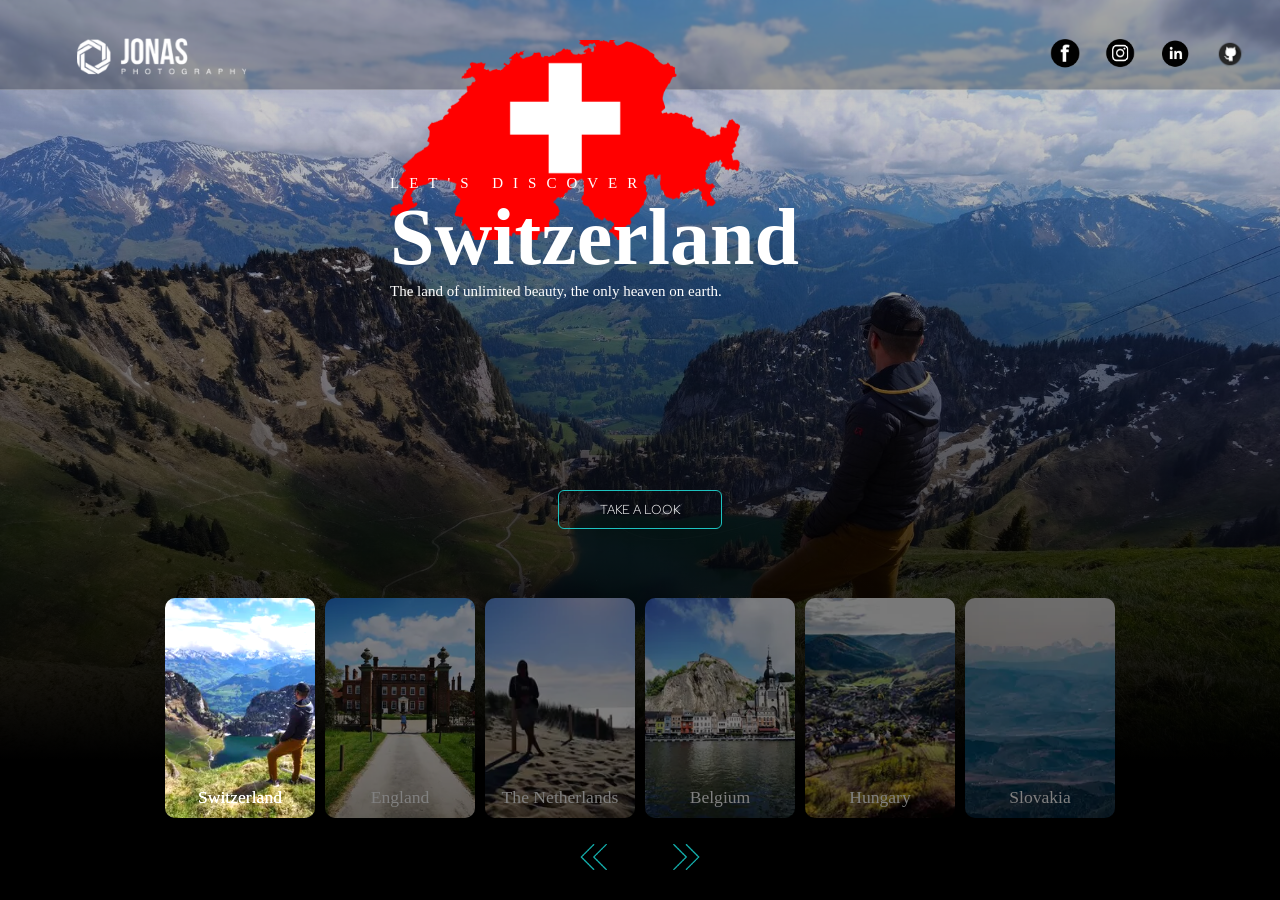
==== index.html @ 153ba495 "2" ====
<!DOCTYPE HTML>
<html>
<head>
<meta charset="utf-8">
<meta name="viewport" content="width=device-width, initial-scale=1.0">
<title>Jonas - Photograpy Portfolio</title>
<link rel="preconnect" href="https://fonts.googleapis.com">
<link rel="preconnect" href="https://fonts.gstatic.com" crossorigin>
<link href="https://fonts.googleapis.com/css2?family=Red+Hat+Text:ital,wght@0,300..700;1,300..700&display=swap" rel="stylesheet">
<link href="https://fonts.googleapis.com/css2?family=Luxurious+Script&display=swap" rel="stylesheet">
<link href="https://fonts.googleapis.com/css2?family=Gruppo&display=swap" rel="stylesheet">
<link href="https://fonts.googleapis.com/css2?family=Ballet:opsz@16..72&family=Gruppo&display=swap" rel="stylesheet">
<link href="https://fonts.googleapis.com/css2?family=Birthstone&family=Luxurious+Script&family=Michroma&display=swap" rel="stylesheet">
<link href="https://fonts.googleapis.com/css2?family=Monofett&family=Nosifer&family=Zen+Dots&display=swap" rel="stylesheet">
<link href="https://fonts.googleapis.com/css2?family=Felipa&family=Monofett&family=Nosifer&family=Zen+Dots&display=swap" rel="stylesheet">
<link rel="stylesheet" href="../css/hextile-static.min.css">
<link href="galery.css" rel="stylesheet">

</head>

<body>



<div class="logo-photo"></div>
        <div class="top-bar"></div>
        
        	<div class="socialmedia-bar-2">
    <a href="#" class="social-icon"><img src="fb.png" alt="Social Media 1"></a>
    <a href="#" class="social-icon"><img src="insta.png" alt="Social Media 2"></a>
			<a href="https://www.linkedin.com/in/j%C3%B3n%C3%A1s-j%C3%B3zsef-3484591a6/" target="_blank" class="social-icon"><img src="linkedin.png" alt="Social Media 3"></a>
		    <a href="https://github.com/Dzsozeph" target="_blank" class="social-icon"><span><img src="github2.png" alt="Social Media 3"></span></a>
</div>
		
        
		<!--
		
<div class="diamond-slider">
	  <button class="arrow left">◀</button>
  <div class="slider-track">
    <div class="diamond"><img src="jozsi.jpg" alt=""></div>
    <div class="diamond"><img src="jozsi.jpg" alt=""></div>
    <div class="diamond"><img src="jozsi.jpg" alt=""></div>
    <div class="diamond"><img src="jozsi.jpg" alt=""></div>
	<div class="diamond"><img src="jozsi.jpg" alt=""></div>
    <div class="diamond"><img src="img2.jpg" alt=""></div>
    <div class="diamond"><img src="img3.jpg" alt=""></div>
    <div class="diamond"><img src="img4.jpg" alt=""></div>
	<div class="diamond"><img src="img3.jpg" alt=""></div>
    <div class="diamond"><img src="img4.jpg" alt=""></div>
	<div class="diamond"><img src="img1.jpg" alt=""></div>
    <div class="diamond"><img src="img2.jpg" alt=""></div>
    <div class="diamond"><img src="img3.jpg" alt=""></div>
    <div class="diamond"><img src="img4.jpg" alt=""></div>
	</div>
	 <button class="arrow right">▶</button>
</div>-->
		
		 <div class="slider">
        <!-- list Items -->
			 
        <div class="list">
            <div class="item active" data-gallery="0">
                <img src="image/jozsi4.jpg">
                <div class="content-galery">
				
                    <p>Let's discover</p>
                    <h2>Switzerland</h2>
                    <p>
                        The land of unlimited beauty, the only heaven on earth.
                    </p>
						<span class="flagch"></span>
                </div>
				
            </div>
              <div class="item" data-gallery="2">
                <img src="image/england5.jpg">
                <div class="content-galery">
                    <p>Let's discover</p>
                    <h2>England</h2>
                    <p>
                        First abroad ever
                    </p>
					<span class="flagen"></span>
                </div>
            </div>
            
            <div class="item" data-gallery="3">
                <img src="image/jozsi3.jpg">
                <div class="content-galery">
                    <p>Let's discover</p>
                    <h2>The Netherlands</h2>
                    <p>
                        Crystal clear sandy beaches, romantic citys with canals, and mesmerizing old historical buildings.
                    </p>
					<span class="flagnl"></span>
                </div>
            </div>
            <div class="item">
                <img src="image/belgium.jpg">
                <div class="content-galery">
                    <p>Let's discover</p>
                    <h2>Belgium</h2>
                    <p>
                       
                    </p>
					
					<span class="flagbe"></span>
                </div>
            </div>
            <div class="item" data-gallery="5">
               <img src="image/sztgy.jpg">
                <div class="content-galery">
                    <p>Let's discover</p>
                    <h2>Hungary</h2>
                    <p>
                        The land of poorness, beside rich in nature and gastronomy.
                    </p>
					<span class="flaghu"></span>
                </div>
            </div>
            <div class="item">
              <img src="image/szlovak2.jpg">
                <div class="content-galery">
                    <p>Let's discover</p>
                    <h2>Slovakia</h2>
                    <p>
                        Hmm... the Carphatian jeweil, High Tatras, 
                    </p>
					<span class="flagslv"></span>
                </div>
            </div>
        </div>
        <!-- button arrows -->
        <div class="arrows">
            <button id="prev"></button>
            <button id="next"></button>
        </div>
        <!----------------------------------------------------------- thumbnail--------------------------- -->
        <div class="thumbnail">
            <div class="item active">
                <img src="image/jozsi4.webp">
                <div class="content-galery">
                    <span>Switzerland</span>
                 </div>
            </div>
              <div class="item">
                <img src="image/england5.webp">
                <div class="content-galery">
                    England
                </div>
            </div>
            
            <div class="item">
                <img src="image/jozsi3.webp" style="margin-left 20vw !important;">
                <div class="content-galery">
                    The Netherlands
                </div>
            </div>
            <div class="item">
                <img src="image/belgium.webp">
                <div class="content-galery">
                   Belgium
                </div>
            </div>
            
            <div class="item">
                <img src="image/sztgy.webp">
                <div class="content-galery">
                    Hungary         </div>
            </div>
            <div class="item">
                <img src="image/szlovak2.webp">
                <div class="content-galery">
                    Slovakia
                </div>
                
            </div>
            
        </div>
           
    </div>
		
<button class="journey-start-button red-hat-text-font">
  <a href="javascript:void(0)">Take a look</a>
		</button>

<!-- Modal Galéria -->
<div id="galleryModal" class="gallery-modal">
  <span class="close-gallery">&times;</span>
	
	  <div class="gallery-thumbnails">
    <ul id="thumbnails-list"></ul>
  </div>
	
  <div class="gallery-content">
    <button id="gallery-prev">‹</button>
    <div class="gallery-inner">
      <img id="gallery-image" src="" alt="Gallery Image">
      <div id="gallery-caption" class="gallery-caption"></div>
    </div>
    <button id="gallery-next">›</button>
  </div>
</div>
    <script>
        
        function setVH() {
    let vh = window.innerHeight * 0.01;
    document.documentElement.style.setProperty('--vh', `${vh}px`);
}

setVH();

window.addEventListener('resize', setVH);
window.addEventListener('orientationchange', setVH);
        
        
    function openPhotographer() {
  const main = document.getElementById("main-content");
  const photo = document.getElementById("photographer-page");

  main.style.display = "none";
  photo.style.display = "block";

  setTimeout(() => {
    photo.style.opacity = "1";
  }, 10);
}

function closePhotographer() {
  const main = document.getElementById("main-content");
  const photo = document.getElementById("photographer-page");

  photo.style.opacity = "0";
  
  setTimeout(() => {
    photo.style.display = "none";
    main.style.display = "block";
  }, 500); 
}

	/*------------------------------------------------------------------------------------------------------------------*/
	
	
	/*
	
	
document.addEventListener("DOMContentLoaded", () => {
    const slider = document.querySelector('.slider-track');

    let autoScrollActive = true;

    function smoothAutoScroll() {
      if (!autoScrollActive) return;
      if (slider.scrollLeft >= slider.scrollWidth - slider.clientWidth) {
        slider.scrollLeft = 0;
      }
      slider.scrollLeft += 0.5;
      requestAnimationFrame(smoothAutoScroll);
    }

    function startAutoScroll() {
      autoScrollActive = true;
      requestAnimationFrame(smoothAutoScroll);
    }

    function stopAutoScroll() {
      autoScrollActive = false;
    }

    slider.addEventListener('mouseenter', stopAutoScroll);
    slider.addEventListener('mouseleave', startAutoScroll);

    startAutoScroll();
	
	
  });


	*/
	
	
	// PHOTO DATABASE
const galleryData = {
  0: [
      { src: "image/ch/12.jpg", caption: "Switzerland – Stockhorn, Berge Seen" },
    { src: "image/ch/1.jpg", caption: "Switzerland – Muotathal" },
    { src: "image/ch/2.jpg", caption: "Switzerland – Muotathal" },
    { src: "image/ch/6.jpg", caption: "Switzerland – Leukerbad" },
    { src: "image/ch/7.jpg", caption: "Switzerland – Leukerbad" },
    { src: "image/ch/8.jpg", caption: "Switzerland – Leukerbad" },
    { src: "image/ch/9.jpg", caption: "Switzerland – Leukerbad" },
      { src: "image/ch/25.jpg", caption: "Switzerland – Stockhorn" },
    { src: "image/ch/10.jpg", caption: "Switzerland – Lauterbrunnen" },
      
      { src: "image/ch/13.jpg", caption: "Switzerland – Jungfrau glacier " },
      { src: "image/ch/14.jpg", caption: "Switzerland – Brienz" },
      { src: "image/ch/15.jpg", caption: "Switzerland – Brienz, crystal clear water" },
      { src: "image/ch/17.jpg", caption: "Switzerland – Brienz" },
      { src: "image/ch/19.jpg", caption: "Switzerland – Stockhorn" },
      { src: "image/ch/21.jpg", caption: "Switzerland – Stockhorn" },
      { src: "image/ch/22.jpg", caption: "Switzerland – Thun lake" },
      { src: "image/ch/23.jpg", caption: "Switzerland – On the way..." },
      
      { src: "image/ch/26.jpg", caption: "Switzerland – Pilatus bahn" },
      { src: "image/ch/27.jpg", caption: "Switzerland – Brienz" },
      { src: "image/ch/28.jpg", caption: "Switzerland – Just beautiful" },
      { src: "image/ch/29.jpg", caption: "Switzerland – Stockhorn" },
      { src: "image/ch/30.jpg", caption: "Switzerland – Pilatus" },
     { src: "image/ch/31.jpg", caption: "Switzerland – Audi :P" },
      { src: "image/ch/32.jpg", caption: "Switzerland – Audi :P" },
      { src: "image/ch/33.jpg", caption: "Switzerland – Lauterbrunnen waterfall at night" },
      { src: "image/ch/34.jpg", caption: "Switzerland – Innerkirtchen" },
      { src: "image/ch/35.jpg", caption: "Switzerland – On the way to Leukerbad" },
      { src: "image/ch/36.jpg", caption: "Switzerland – On the way to Leukerbad" },
      { src: "image/ch/37.jpg", caption: "Switzerland – Leukerbad" },
      { src: "image/ch/38.jpg", caption: "Switzerland – Innerkirtchen" },
      { src: "image/ch/39.jpg", caption: "Switzerland – Being clouded on Stockhorn" },
      { src: "image/ch/40.jpg", caption: "Switzerland – View from Stockhorn into the middle of the Alps" },
      { src: "image/ch/41.jpg", caption: "Switzerland – Dreamscape on the way down from Stockhorn" },
      { src: "image/ch/50.jpg", caption: "Switzerland – Thun lake at night" },
      { src: "image/ch/52.jpg", caption: "Switzerland – Thun lake at sunset" },
      { src: "image/ch/43.jpg", caption: "Switzerland – Thun lake at night" },
      { src: "image/ch/44.jpg", caption: "Switzerland – Thun lake at night" },
      { src: "image/ch/45.jpg", caption: "Switzerland – Muotathal on a rainy day" },
      { src: "image/ch/46.jpg", caption: "Switzerland – View from Pilatus bahn" },
      { src: "image/ch/47.jpg", caption: "Switzerland – View from the middle of Stockhorn" },
      { src: "image/ch/48.jpg", caption: "Switzerland – Definietly Swiss" },
      { src: "image/ch/49.jpg", caption: "Switzerland – Lauterbrunnen giants" },
  ],  
  1: [
    { src: "26.jpg", caption: "" },
    { src: "", caption: "" }
  ],
  2: [
     { src: "image/uk/11.webp", caption: "Blakeney" },
{ src: "image/uk/1.webp", caption: "Blakeney tide" },
{ src: "image/uk/3.webp", caption: "Blakeney tide" },
{ src: "image/uk/5.webp", caption: "Champney Henlow" },
{ src: "image/uk/6.webp", caption: "Champneys Henlow" },
{ src: "image/uk/8.webp", caption: "Blakeney tide" },
{ src: "image/uk/10.webp", caption: "Blakeney at night" },
{ src: "image/uk/12.webp", caption: "Random english breakfast" },
{ src: "image/uk/13.webp", caption: "Wiveton Hall" },
{ src: "image/uk/14.webp", caption: "Wiveton Hall - Work as a dishwasher, lol (Somewhere need to start :P)" },
{ src: "image/uk/15.webp", caption: "Chicken in the kitchen, lol" },
{ src: "image/uk/16.webp", caption: "Blakeney tide" },
{ src: "image/uk/17.webp", caption: "Blakeney" },
{ src: "image/uk/18.webp", caption: "Blakeney" },
{ src: "image/uk/19.webp", caption: "Cley next to the Sea, Norfolk" },
{ src: "image/uk/20.webp", caption: "Wiveton, Chicken on the tree lol" },
{ src: "image/uk/21.webp", caption: "Wiveton, Chicken on the tree lol" },
{ src: "image/uk/22.webp", caption: "Random leftover English dinner" },
{ src: "image/uk/23.webp", caption: "Cromer" },
{ src: "image/uk/24.webp", caption: "Cromer" },
{ src: "image/uk/25.webp", caption: "Cromer" },
{ src: "image/uk/26.webp", caption: "Cley next to the Sea, bit cold :P" },
{ src: "image/uk/27.webp", caption: "Cley next to the Sea, Norfolk" },
{ src: "image/uk/28.webp", caption: "First see ever seen btw" },
{ src: "image/uk/29.webp", caption: "Blakeney tide" },
{ src: "image/uk/30.webp", caption: "random steak for dinner :)" },
{ src: "image/uk/32.webp", caption: "Blakeney tide" },
{ src: "image/uk/33.webp", caption: "Somewhere near Henlow on my daily 4km running before work" },
{ src: "image/uk/34.webp", caption: "Psychedelic tapestry in English house" },
{ src: "image/uk/35.webp", caption: "Henlow, the lonely tree" },
{ src: "image/uk/36.webp", caption: "Old Collagues" },
{ src: "image/uk/38.webp", caption: "Champneys Henlow and Dóra" },
{ src: "image/uk/39.webp", caption: "Champneys Henlow" },
{ src: "image/uk/40.webp", caption: "Champneys Henlow and Dóra" },
{ src: "image/uk/43.webp", caption: "Chef times - Fishcake" },
{ src: "image/uk/44.webp", caption: "Chef times - I forgot the name aleady :P" },
{ src: "image/uk/45.webp", caption: "Chef times - I forgot the name aleady :P" },
{ src: "image/uk/46.webp", caption: "Beetroot Carpachio" },
{ src: "image/uk/47.webp", caption: "Chef times - I forgot the name aleady :P" },
{ src: "image/uk/48.webp", caption: "Chef times - Pear something :D (Dessert)" },
{ src: "image/uk/49.webp", caption: "Chef times - Oh my legendary cheese suffleess" },
{ src: "image/uk/50.webp", caption: "Chef times - The daily salad dose in morning shift" },
{ src: "image/uk/51.webp", caption: "Chef times - Fruit plate" },
{ src: "image/uk/52.webp", caption: "Chef times - Anniversary plate" },
{ src: "image/uk/53.webp", caption: "Chef times - Cassedias" },
{ src: "image/uk/54.webp", caption: "Chef times - I forgot the name aleady :P" },
{ src: "image/uk/55.webp", caption: "Chef times - Beetroot Carpachio" },
{ src: "image/uk/56.webp", caption: "Chef times - Lambne, served on roasted fruit" },
{ src: "image/uk/57.webp", caption: "Chef times - Anniversary plate" },
{ src: "image/uk/58.webp", caption: "Chef times - The salads are ready" },
{ src: "image/uk/59.webp", caption: "Chef times - Beetroot brownie!! Was really lovely." },
{ src: "image/uk/60.webp", caption: "Preaparing some art while nothing to do :D " },
{ src: "image/uk/61.webp", caption: "Chef times - Strawberry rose :)" },
{ src: "image/uk/me.webp", caption: "Young me, lol" },
{ src: "image/uk/62.webp", caption: "Crazy collague :'D'" },
{ src: "image/uk/63.webp", caption: "Champneys Henlow, our work place" },
{ src: "image/uk/64.webp", caption: "Champneys Henlow, our work place" },
{ src: "image/uk/65.webp", caption: "Champneys Henlow, our work place" },
{ src: "image/uk/66.webp", caption: "A rainy day in the UK" },
{ src: "image/uk/67.webp", caption: "Champneys Henlow, our work place" },
{ src: "image/uk/68.webp", caption: "The lonely tree at night" },
{ src: "image/uk/69.webp", caption: "The lonely tree once more, just because I passed him everyday :)" },
{ src: "image/uk/70.webp", caption: "Was enough from England, tho it was super nice." },
      
  ],
  3: [
  { src: "image/nl/80.webp", caption: "Amsterdam" },
{ src: "image/nl/5.webp", caption: "Amsterdam" },
{ src: "image/nl/6.webp", caption: "Amsterdam" },
{ src: "image/nl/8.webp", caption: "Amsterdam" },
{ src: "image/nl/9.webp", caption: "Amsterdam" },
{ src: "image/nl/10.webp", caption: "Amsterdam" },
{ src: "image/nl/11.webp", caption: "Amsterdam" },
{ src: "image/nl/12.webp", caption: "Breda" },
{ src: "image/nl/13.webp", caption: "Breda" },
{ src: "image/nl/15.webp", caption: "Wow, what a found" },
{ src: "image/nl/16.webp", caption: "Ouddorp" },
{ src: "image/nl/17.webp", caption: "Renesse" },
{ src: "image/nl/18.webp", caption: "Ouddorp" },
{ src: "image/nl/19.webp", caption: "Meduza" },
{ src: "image/nl/20.webp", caption: "Me, warm but windy asf :P" },
{ src: "image/nl/21.webp", caption: "Ouddorp" },
{ src: "image/nl/22.webp", caption: "Light tower of Ouddorp" },
{ src: "image/nl/23.webp", caption: "Ouddorp" },
{ src: "image/nl/24.webp", caption: "Ouddorp" },
{ src: "image/nl/25.webp", caption: "Ouddorp" },
{ src: "image/nl/26.webp", caption: "Ouddorp" },
{ src: "image/nl/27.webp", caption: "Ouddorp" },
{ src: "image/nl/28.webp", caption: "Ouddorp" },
{ src: "image/nl/29.webp", caption: "Ouddorp" },
{ src: "image/nl/30.webp", caption: "Ouddorp" },
{ src: "image/nl/31.webp", caption: "Ouddorp" },
{ src: "image/nl/32.webp", caption: "Blakeney tide" },
{ src: "image/nl/33.webp", caption: "Ouddorp" },
{ src: "image/nl/34.webp", caption: "Ouddorp" },
{ src: "image/nl/35.webp", caption: "Ouddorp" },
{ src: "image/nl/36.webp", caption: "Ouddorp" },
{ src: "image/nl/38.webp", caption: "Bergen op Zoom" },
{ src: "image/nl/39.webp", caption: "Bergen op Zoom" },
{ src: "image/nl/40.webp", caption: "Den Haag, Madurodam" },

{ src: "image/nl/43.webp", caption: "Den Haag, Madurodam" },
{ src: "image/nl/44.webp", caption: "Den Haag, Madurodam" },
{ src: "image/nl/45.webp", caption: "Den Haag, Madurodam" },
{ src: "image/nl/46.webp", caption: "Rotterdam" },
{ src: "image/nl/47.webp", caption: "Den Haag, Madurodam" },
{ src: "image/nl/48.webp", caption: "Den Haag, Madurodam" },
{ src: "image/nl/49.webp", caption: "Den Haag" },
{ src: "image/nl/50.webp", caption: "Den Haag" },
{ src: "image/nl/51.webp", caption: "Den Haag" },
{ src: "image/nl/52.webp", caption: "Den Haag" },
{ src: "image/nl/53.webp", caption: "Den Haag" },
{ src: "image/nl/54.webp", caption: "Den Haag - Weird statues on the beach" },
{ src: "image/nl/55.webp", caption: "Den Haag - Weird statues on the beach" },
{ src: "image/nl/56.webp", caption: "Den Haag - Sad statue and Tamika" },
{ src: "image/nl/57.webp", caption: "Den Haag" },
{ src: "image/nl/58.webp", caption: "Den Haag" },
{ src: "image/nl/59.webp", caption: "Den Haag" },
{ src: "image/nl/60.webp", caption: "Den Haag Coffe shop Awards" },
{ src: "image/nl/61.webp", caption: "Den Haag" },
{ src: "image/nl/62.webp", caption: "Den Haag" },
{ src: "image/nl/63.webp", caption: "Den Haag" },
{ src: "image/nl/65.webp", caption: "Den Haag" },
{ src: "image/nl/66.webp", caption: "Bergen op Zoom" },
{ src: "image/nl/67.webp", caption: "Bergen op Zoom" },
{ src: "image/nl/-1.webp", caption: "Amsterdam" },
{ src: "image/nl/-2.webp", caption: "Amsterdam" },
{ src: "image/nl/-3.webp", caption: "Amsterdam" },
{ src: "image/nl/-4.webp", caption: "Amsterdam" },
{ src: "image/nl/-5.webp", caption: "Amsterdam" },
{ src: "image/nl/-6.webp", caption: "Amsterdam" },

{ src: "image/nl/69.webp", caption: "Bergen op Zoom" },
{ src: "image/nl/70.webp", caption: "Bergen op Zoom" },
{ src: "image/nl/71.webp", caption: "Bergen op Zoom" },
{ src: "image/nl/72.webp", caption: "Amsti :)" },
{ src: "image/nl/73.webp", caption: "Amsterdam Cannabis Museum" },
{ src: "image/nl/74.webp", caption: "Amsterdam Cannabis Museum" },
{ src: "image/nl/75.webp", caption: "Breda" },
{ src: "image/nl/76.webp", caption: "Amsterdam" },
{ src: "image/nl/77.webp", caption: "Amsterdam, narrowest house" },
{ src: "image/nl/78.webp", caption: "Amsterdam" },
{ src: "image/nl/79.webp", caption: "Amsterdam" },
{ src: "image/nl/80.webp", caption: "Amsterdam" },
  ],
  4: [
    { src: "", caption: "" },
    { src: "", caption: "" }
  ],
    5: [
    { src: "image/hu/1.webp", caption: "Blakeney tide" },
     { src: "image/hu/2.webp", caption: "Blakeney tide" },
         { src: "image/hu/3.webp", caption: "Blakeney tide" },
         { src: "image/hu/4.webp", caption: "Blakeney tide" },
         { src: "image/hu/5.webp", caption: "Blakeney tide" },
         { src: "image/hu/6.webp", caption: "Blakeney tide" },
         { src: "image/hu/7.webp", caption: "Blakeney tide" },
         { src: "image/hu/8.webp", caption: "Blakeney tide" },
         { src: "image/hu/9.webp", caption: "Blakeney tide" },
         { src: "image/hu/10.webp", caption: "Blakeney tide" },
         { src: "image/hu/11.webp", caption: "Blakeney tide" },
         { src: "image/hu/12.webp", caption: "Blakeney tide" },
         { src: "image/hu/13.webp", caption: "Blakeney tide" },
         { src: "image/hu/14.webp", caption: "Blakeney tide" },
         { src: "image/hu/15.webp", caption: "Blakeney tide" },
         { src: "image/hu/16.webp", caption: "Blakeney tide" },

  ]
  
};

const journeyBtn = document.querySelector('.journey-start-button');
const galleryModal = document.getElementById('galleryModal');
const galleryImage = document.getElementById('gallery-image');
const galleryCaption = document.getElementById('gallery-caption');
const closeGallery = document.querySelector('.close-gallery');
const galleryPrev = document.getElementById('gallery-prev');
const galleryNext = document.getElementById('gallery-next');
const thumbnailsList = document.getElementById('thumbnails-list');

let currentGallery = [];
let currentIndex = 0;
let autoSlideInterval;

function getThumbnailPath(originalPath) {
  return originalPath
    .replace(/\\/g, '/')
    .replace(/\/([^\/]+)\.(jpg|jpeg|png)$/i, '/thumbnails/$1.webp');
}
// --- Thumbnailok létrehozása ---
function populateThumbnails() {
  thumbnailsList.innerHTML = "";

  currentGallery.forEach((item, idx) => {
    const li = document.createElement("li");
    const thumb = document.createElement("img");

    thumb.dataset.src = getThumbnailPath(item.src); // ⬅️ nem azonnal tölt
    thumb.alt = item.caption || 'No caption';
    thumb.loading = "lazy";
    thumb.decoding = "async";
    thumb.width = 80;
    thumb.height = 60;
    thumb.style.cursor = "pointer";

    thumb.addEventListener("click", () => {
      currentIndex = idx;
      updateGallery();
    });

    li.appendChild(thumb);
    thumbnailsList.appendChild(li);
  });

  observeThumbs();
}
// --- Kép frissítése animációval ---
function updateGallery(direction = 1) {
  galleryImage.classList.remove("slide-in-left", "slide-in-right");
  void galleryImage.offsetWidth; // animáció reset

  if (direction === 1) {
    galleryImage.classList.add("slide-in-right");
  } else {
    galleryImage.classList.add("slide-in-left");
  }

  galleryImage.src = currentGallery[currentIndex].src;
  galleryCaption.textContent = currentGallery[currentIndex].caption || "";

  // thumbnail border update
  const thumbnailImgs = thumbnailsList.querySelectorAll("li img");
  thumbnailImgs.forEach((img, idx) => {
    img.style.border = idx === currentIndex ? "3px solid #20c7a0" : "none";
  });
}
function updateGallery(direction = 1) {
  galleryImage.classList.remove("slide-in-left", "slide-in-right");
  void galleryImage.offsetWidth;

  galleryImage.classList.add(
    direction === 1 ? "slide-in-right" : "slide-in-left"
  );

  const item = currentGallery[currentIndex];

  galleryImage.decoding = "async";
  galleryImage.src = item.src;
  galleryCaption.textContent = item.caption || "";

  // thumbnail border
  thumbnailsList.querySelectorAll("img").forEach((img, idx) => {
    img.style.border = idx === currentIndex ? "3px solid #20c7a0" : "none";
  });
}
const thumbObserver = new IntersectionObserver(entries => {
  entries.forEach(entry => {
    if (!entry.isIntersecting) return;

    const img = entry.target;
    img.src = img.dataset.src;
    thumbObserver.unobserve(img);
  });
}, {
  root: thumbnailsList,
  rootMargin: '100px'
});

function observeThumbs() {
  const thumbs = thumbnailsList.querySelectorAll("img[data-src]");
  thumbs.forEach(img => thumbObserver.observe(img));
}
function populateThumbnailsChunked() {
  thumbnailsList.innerHTML = "";
  let index = 0;
  const CHUNK = 12;

  function renderChunk() {
    for (let i = 0; i < CHUNK && index < currentGallery.length; i++) {
      const item = currentGallery[index];
      const li = document.createElement("li");
      const thumb = document.createElement("img");

      thumb.dataset.src = getThumbnailPath(item.src);
      thumb.loading = "lazy";
      thumb.decoding = "async";
      thumb.width = 80;
      thumb.height = 60;

   const currentThumbIndex = index;

thumb.addEventListener("click", () => {
  currentIndex = currentThumbIndex;
  updateGallery();
});

      li.appendChild(thumb);
      thumbnailsList.appendChild(li);
      index++;
    }

    if (index < currentGallery.length) {
      requestAnimationFrame(renderChunk);
    } else {
      observeThumbs();
    }
  }

  renderChunk();
}

/*/ --- Automatikus váltás ---
function startAutoSlide() {
  stopAutoSlide(); 
  autoSlideInterval = setInterval(() => {
    currentIndex = (currentIndex + 1) % currentGallery.length;
    updateGallery(1);
  }, 4000);
}*/

function stopAutoSlide() {
  clearInterval(autoSlideInterval);
}

// --- Megnyitás ---
journeyBtn.addEventListener('click', () => {
  const activeSlide = document.querySelector('.slider .list .item.active');
  const galleryIndex = activeSlide ? parseInt(activeSlide.dataset.gallery) : 0;

  currentGallery = galleryData[galleryIndex] || [];

  if (currentGallery.length > 0) {
    currentIndex = 0;
    populateThumbnailsChunked(); // <-- EZ A FONTOS
    updateGallery();
    galleryModal.style.display = 'flex';
  }
});

// --- Bezárás ---
closeGallery.addEventListener('click', () => {
  galleryModal.style.display = 'none';
  stopAutoSlide();
});

// --- Előző ---
galleryPrev.addEventListener('click', () => {
  currentIndex = (currentIndex - 1 + currentGallery.length) % currentGallery.length;
  updateGallery(-1);
  startAutoSlide();
});

// --- Következő ---
galleryNext.addEventListener('click', () => {
  currentIndex = (currentIndex + 1) % currentGallery.length;
  updateGallery(1);
  startAutoSlide();
});
	
	
	
	
	
	
	
	
	/*------------------------------------END-------------------------*/
	let items = document.querySelectorAll('.slider .list .item');
let next = document.getElementById('next');
let prev = document.getElementById('prev');
let thumbnails = document.querySelectorAll('.thumbnail .item');

// config param
let countItem = items.length;
let itemActive = 0;
// event next click
next.onclick = function(){
    itemActive = itemActive + 1;
    if(itemActive >= countItem){
        itemActive = 0;
    }
    showSlider();
}
//event prev click
prev.onclick = function(){
    itemActive = itemActive - 1;
    if(itemActive < 0){
        itemActive = countItem - 1;
    }
    showSlider();
}
// auto run slider
let refreshInterval = setInterval(() => {
    next.click();
}, 8000)
function showSlider(){
    // remove item active old
    let itemActiveOld = document.querySelector('.slider .list .item.active');
    let thumbnailActiveOld = document.querySelector('.thumbnail .item.active');
    itemActiveOld.classList.remove('active');
    thumbnailActiveOld.classList.remove('active');

    // active new item
    items[itemActive].classList.add('active');
    thumbnails[itemActive].classList.add('active');
    setPositionThumbnail();

    // clear auto time run slider
    clearInterval(refreshInterval);
    refreshInterval = setInterval(() => {
        next.click();
    }, 8000)
}
function setPositionThumbnail () {
    let thumbnailActive = document.querySelector('.thumbnail .item.active');
    let rect = thumbnailActive.getBoundingClientRect();
    if (rect.left < 0 || rect.right > window.innerWidth) {
        thumbnailActive.scrollIntoView({ behavior: 'smooth', inline: 'nearest' });
    }
}

// click thumbnail
thumbnails.forEach((thumbnail, index) => {
    thumbnail.addEventListener('click', () => {
        itemActive = index;
        showSlider();
    })
})
	
	const hamburgerIcon = document.getElementById('hamburger-icon');
const menu = document.getElementById('menu');
	const closeBtn = document.getElementById('close-btn');

hamburgerIcon.addEventListener('click', () => {
  menu.style.display = menu.style.display === 'flex' ? 'none' : 'flex';
});
	closeBtn.addEventListener('click', () => {
  menu.style.display = 'none';
});
	
	  document.querySelector(".logo-container").addEventListener("click", function() {
    location.reload();
  });
	
    images.forEach(img => {
  container.innerHTML += `
    <img src="${img.full}">
  `;
});
    container.insertAdjacentHTML('beforeend', `
  <img 
    src="${img.thumb}"
    data-full="${img.full}"
    loading="lazy"
    class="gallery-img"
  >
`);

    </script>
</body>
</html>
---- galery.css ----
@charset "utf-8";
/* CSS Document */

:root{
    --vh: 1vh;
}



@keyframes bounce {
  0%, 100% {
    transform: translateY(0); /* Kezdeti és végpont: alaphelyzet */
  }
  50% {
    transform: translateY(-20px); /* Középen: 20px-t feljebb ugrik */
  }
}

@keyframes showContent {
    to{
        transform: translateY(0);
        filter: blur(0);
        opacity: 1;
    }
}

.red-hat-text-font {
  font-family: "Red Hat Text", sans-serif;
  font-optical-sizing: auto;
  font-weight: 300;
  font-style: normal;
}
.luxurious-script-regular {
  font-family: "Luxurious Script", cursive;
  font-weight: 400;
  font-style: normal;
}

.gruppo-regular {
  font-family: "Gruppo", sans-serif;
  font-weight: 400;
  font-style: normal;
}
.ballet-font {
  font-family: "Ballet", cursive;
  font-optical-sizing: auto;
  font-weight: 400;
  font-style: normal;
}
.michroma-regular {
  font-family: "Michroma", sans-serif;
  font-weight: 200;
  font-style: normal;
}

*{
	box-sizing: border-box;
	padding: 0;
	margin: 0;
	user-select: none;
    scroll-behavior: smooth;
   
	}
/*---------------------------------------------------------------------------------STANDARD-----------------------------------------------------------------------*/	
body{
	position: fixed;
	width: 100vw;
    min-height: calc(var(--vh) * 100);
	transition: all 0.3s ease;
    background: black;
	}


	.social-icon img {
    width: 30px; /* Az ikonok szélessége a bar szélességének megfelelően */
    margin-right: 25px; /* Függőleges térköz az ikonok között */
    transition: transform 0.3s; /* Animáció a hover effektushoz */
	z-index: 1;
		
}
	
	.social-icon img:hover {
	box-shadow: 0 0 40px #A16FDE;
	border-radius: 40px;
    transform: scale(1.1); /* Ikonok nagyítása hover esetén */
}


.socialmedia-bar-2{
	position: absolute;
	top: 3vh;
	right: 0;
	display: flex;
	flex-direction: row;
	align-items: center;
	padding: 10px;
	z-index: 1;
	}


/*----------------------------------------------------PHOTO SECTION-----------------------------------*/

#photographer-page {

transition: opacity 0.5s ease;
background: #180533;
background: linear-gradient(286deg, rgba(24, 5, 51, 1) 56%, rgba(0, 0, 0, 1) 100%);
width: 100vw;
height: 100vh;
z-index: 1;
font-family: "Red Hat Text", sans-serif;
}

.top-bar{  
  position: absolute;
  width: 100vw;
  height: 10vh;
  background: rgba(0,0,0,0.3);
  backdrop-filter: blur(1px); /* homályosítja a mögöttes tartalmat */
  -webkit-backdrop-filter: blur(1px); /* Safari kompatibilitás */
  border-bottom: 1px solid rgba(255, 255, 255, 0.2); /* vékony „üveg szegély” */
  box-shadow: 0 4px 30px rgba(0, 0, 0, 0.1); /* finom árnyék */
  padding: 20px 40px;
  display: flex;           /* flex layout */
  align-items: center;     /* vertikálisan középre */
  justify-content: space-between; /* ha vannak jobb és bal oldali menük */
  z-index: 1;
    
}

.logo-photo {
  position: fixed;
  top: -3vh;
  left: 1vw;
  width:  170px;
  height: auto;
  aspect-ratio: 1 / 1;
  background-image: url("photologo3.png");
  background-size: cover;
  background-position: center;
  z-index: 99999;
  opacity: 1;
  border-radius: 50%;

  
}

.logo-background {
  background: linear-gradient(45deg, rgba(255,0,150,0.6), rgba(0,204,255,0.6));
  padding: 10px;
  border-radius: 6px;
  backdrop-filter: blur(5px); /* kicsit elhomályosítja a mögöttes tartalmat */
  z-index: -1;
}



.slider{

    height: 100vh;
    margin-top: -50px;
    position: relative;
	cursor: grab;
}
.slider .list .item{
    position: absolute;
    inset: 0 0 0 0;
    overflow: hidden;
    opacity: 0;
    transition: .5s;
}
.slider .list .item img{
    width: 100%;
    height: 100%;
    object-fit: cover;
}
.slider .list .item::after{
    content: '';
    width: 100%;
    height: 100%;
    position: absolute;
    left: 0;
    bottom: 0;
    background-image: linear-gradient(
        to top, #000 10%, transparent
    );
}


.slider .list .item .content-galery{
    position: absolute;
    left: 50%;
    transform: translateX(-50%);
    top: 25%;
    width: 500px;
    max-width: 80%;
	z-index: 9999;
    aspect-ratio: 16/9;
   
	
 
}

.slider .list .item .content-galery p:nth-child(1){
    text-transform: uppercase;
    letter-spacing: 10px;
	
}
.slider .list .item .content-galery h2{
    font-size: 80px;
    margin: 0;
	color: white;
}

.slider .list .item .content-galery p{
    font-size: 20px;
    margin: 0;
	color: white;
    
}
.slider .list .item.active{
    opacity: 1;
  
}

.slider .list .item.active p:nth-child(1),
.slider .list .item.active h2,
.slider .list .item.active p:nth-child(3){
    transform: translateY(30px);
    filter: blur(20px);
    opacity: 0;
    animation: showContent .5s .7s ease-in-out 1 forwards;
	
}
.slider .list .item.active h2{
    animation-delay: 1s;
	color: white;
}
.slider .list .item.active p:nth-child(3){
    animation-duration: 1.3s;
}
.arrows{
    position: absolute;
    justify-content: center;
	align-content: center;
	align-items: center;
	bottom: -3vh;
    z-index: 99999;
	display: flex;
	gap: 50px;
	left: 50%;
    transform: translateX(-50%);
}
.arrows button{
    background: transparent;
    border: none;
    width: 40px;
    height: 40px;
    border-radius: 5px;
    font-size: x-large;
    color: #eee;
    transition: .5s;
}

#prev{
	background-image: url("left-thin.png");
	background-size: cover;
}

#next{
	background-image: url("riht-thin.png");

	background-size: cover;
}
.arrows button:hover{
    background-color: rgba(142,142,142,0.56);
    color: black;
}
.thumbnail{
    position: absolute;
    bottom: 2px;
    z-index: 11;
    display: flex;
    gap: 10px;
    width: 100%;
    height: 250px;
    padding: 0 50px;
    box-sizing: border-box;
    overflow: auto;
    justify-content: center;
	
}
.thumbnail::-webkit-scrollbar{
    width: 0;
}
.thumbnail .item{
    width: 150px;
    height: 220px;
    filter: brightness(.5);
    transition: .5s;
    flex-shrink: 0;
	
}
.thumbnail .item img{
    width: 100%;
    height: 100%;
    object-fit: cover;
    border-radius: 10px;
}
.thumbnail .item.active{
    filter: brightness(1.2);
	

}
.thumbnail .item .content-galery{
    position: absolute;
    inset: auto 10px 10px 10px;
	color: white;
	margin: 0 auto;
	text-align: center;
	font-family: Baskerville, "Palatino Linotype", Palatino, "Century Schoolbook L", "Times New Roman", "serif";
	font-size: 1.1rem;
}



.photo-about-me{
	position: right;
	
}


.felipa-regular {
  font-family: "Felipa", serif;
  font-weight: 400;
  font-style: normal;
}


.flagch{
	display: inline-block;
	position: absolute;
	top: -15vh;
	width: 350px;
	height: 200px;
	background-image: url("chflag.png");
	background-size: cover;
	background-position: center;
	z-index: -1;
    
}

.flagen{
    display: inline-block;
	position: absolute;
	top: -16vh;
	width: 250px;
	height: 150px;
	background-image: url("flagen.png");
	background-size: cover;
	background-position: center;
	z-index: -1;
}

.flagnl{
	display: inline-block;
	position: absolute;
	left: -30px;
	top: -15vh;
	width: 350px;
	height: 200px;
	background-image: url("nlflag.png");
	background-size: cover;
	background-position: center;
	z-index: -1;
}

.flagbe{
	display: inline-block;
	position: absolute;
	left: -30px;
	top: -10vh;
	width: 350px;
	height: 200px;
	background-image: url("flagbe.png");
	background-size: cover;
	background-position: center;
	z-index: -1;
}

.flaghu{
	display: inline-block;
	position: absolute;
	left: -30px;
	top: -17vh;
	width: 350px;
	height: 200px;
	background-image: url("flaghu.png");
	background-size: cover;
	background-position: center;
	z-index: -1;
}

.flagslv{
	display: inline-block;
	position: absolute;
	left: -30px;
	top: -17vh;
	width: 400px;
	height: 200px;
	background-image: url("https://upload.wikimedia.org/wikipedia/commons/c/cb/Flag-map_of_Slovakia.svg");
	background-size: cover;
	background-position: center;
	z-index: -1;
}



.journey-start-button {
 --color: #1DC2BF;
 --color2: rgb(10, 25, 30);
 padding: 1em 0.1em;
 background-color: transparent;
 border-radius: 6px;
 border: .1px solid var(--color);
 transition: .5s;
 position: relative;
 overflow: hidden;
 cursor: pointer;
 text-transform: uppercase;
 color: var(--color);
 top: -40vh;
	left: 50%;
	transform: translateX(-50%);
	font-size: 10px;
}

.journey-start-button::after, .journey-start-button::before {
 content: '';
 display: block;
 height: 100%;
 width: 100%;
 transform: skew(90deg) translate(-50%, -50%);
 position: absolute;
 inset: 50%;
 left: 25%;
 z-index: -1;
 transition: .5s ease-out;
 background-color: var(--color);
}

.journey-start-button::before {
 top: -50%;
 left: -25%;
 transform: skew(90deg) rotate(180deg) translate(-50%, -50%);
}

.journey-start-button:hover::before {
 transform: skew(45deg) rotate(180deg) translate(-50%, -50%);
}

.journey-start-button:hover::after {
 transform: skew(45deg) translate(-50%, -50%);
}

.journey-start-button:hover {
 color: var(--color2);
}

.journey-start-button:active {
 filter: brightness(.7);
 transform: scale(.98);
}

.journey-start-button a{
	font-size: 0.8rem;
	text-align: center;
	margin: 40px;
	color: white;
	text-decoration: none;


}

.journey-start-button a:hover{
    color: black;
    }
.gallery-modal {
  display: none; 
  position: fixed;
  z-index: 100000;
  top: 0;
  width: 100%;
  height: 100%;
  background: linear-gradient(0deg, rgba(0, 0, 0, 1) 68%, rgba(66, 61, 61, 1) 94%);
  justify-content: center;
  align-items: center;
    
    
}

.gallery-content {
  position: absolute;
  left: 50%;
  top: 50%;
  transform: translate(-50%, -50%);
  width: 90vw; /* növelheted, hogy ne vágja le a képeket */
  height: 70vh;
  display: flex;
  align-items: center;
  gap: 20px;

}

.gallery-content img {
  max-height: 90vh;
  width: 100%;
  border-radius: 10px;
  margin: 0 auto;
  transition: transform 0.6s ease, opacity 0.6s ease;
  display: flex;
  flex-wrap: wrap;
  justify-content: center;
  transform-origin: center center;
}


.gallery-content button {
  background: none;
  border: none;
  font-size: 3rem;
  color: rgba(11,199,143,1.00);
  cursor: pointer;
}

.gallery-inner {
  display: flex;
  flex-direction: column;
  align-items: center;
}

.gallery-caption {
  margin-top: 10px;
  color: #fff;
  font-size: 1.2rem;
  text-align: center;
  max-width: 80vw;
  font-family: "Red Hat Text", sans-serif;
}

.close-gallery {
  position: absolute;
  bottom: 20px;
  right: 40px;
  font-size: 3rem;
  color: rgba(11,199,143,1.00);
  cursor: pointer;
  z-index: 2;
}
.gallery-thumbnails {
  position: absolute;
  right: 0;
  top: 2.5vh;
  z-index: 1;
  overflow-y: auto;
  width: 20vw;     /* ne legyen túl nagy */
  height: 90vh;    /* magasabb, hogy több thumb elférjen */
  background: rgba(0,0,0,0.6); /* hogy kiemelkedjen a háttérből */
  border-radius: 10px;
  display: grid;
  -webkit-overflow-scrolling: touch;
}

.gallery-thumbnails ul {
  display: grid;
  grid-template-columns: repeat(2, 1fr);
}
.gallery-thumbnails li {
  margin-bottom: 5px;
}
.gallery-thumbnails img {
  display: block;   /* szünteti az inline space-t */
  width: 130px;
  height: 130px;
  object-fit: cover;
  border-radius: 5px;
  transition: border 0.3s;
  
}

/* --- Csúszás animáció --- */
.slide-in-right {
  animation: slideRight 0.6s forwards;
}
.slide-in-left {
  animation: slideLeft 0.6s forwards;
}
@keyframes slideRight {
  from { opacity: 0; transform: translateX(500px); }
  to   { opacity: 1; transform: translateX(0); }
}
@keyframes slideLeft {
  from { opacity: 0; transform: translateX(-500px); }
  to   { opacity: 1; transform: translateX(0); }
}



/*---------------------------------------------------------------------------MEDIA QUERYS---------------------------------------------------------------*/
@media (max-width: 1450px) {
	
  .gallery-thumbnails ul {
  display: grid;
  grid-template-columns: repeat(1, 1fr);
  position: absolute;
  right: 0;
  overflow: auto;

}
.gallery-thumbnails {
  position: absolute;
  right: 2vw;
  top: 2.5vh;
  z-index: 1;
  width: 12vw;     /* ne legyen túl nagy */
  height: 100vh;    /* magasabb, hogy több thumb elférjen */
  overflow-y: auto; /* görgethető, ha több van */
  background: rgba(0,0,0,0.6); /* hogy kiemelkedjen a háttérből */
  border-radius: 10px;
}
   

	.logo-photo{
		margin-left: 5vw;
		}
		}

@media (max-width: 1150px) {

 
    .gallery-content {
  position: absolute;
  left: 50%;
  top: 60%;
  transform: translate(-50%, -50%);
  width: 90vw; /* növelheted, hogy ne vágja le a képeket */
  height: 70vh;
  display: flex;
  align-items: center;
  gap: 20px;
        
}
    
}



@media (max-width: 970px){

	.social-icon{
		width: 20px;
		height: 20px;
		padding: 20px;
	}
    	.logo-photo{
		left: 50%;
		transform: translatex(-50%);
		top: -5vh !important;
	}
	}




@media (max-width: 400px) {
	.background{
		background-size: 95% !important;
	
		margin-top: 50px !important;
	}
	}



@media screen and (max-width: 650px) {
    .thumbnail{
        justify-content: start;
    }
    .slider .list .item .content-galery h2{
        font-size: 50px;
		
    }
    
    .content-galery{
        margin-top: 10vh;
    }
   
}


/*---------------------------------------------------------------------------------PHOTO MEDIA QUERYS----------------------------------------------------------------------*/

@media (max-width: 1000px){
	.flagch{
		width: 220px!important;
		height: 160px !important;
	}
	
	.flagnl{
		width: 200px!important;
		height: 160px !important;
	}
	.flagbe{
		width: 250px!important;
		height: 160px !important;
	}
	.flaghu{
		width: 230px!important;
		height: 160px !important;
		margin-top: 20px !important; 
	}
	
	.flagslv{
		width: 220px!important;
		height: 100px !important;
		margin-top:50px !important;
	}

	
	.slider .list .item .content-galery p:nth-child(1){
    text-transform: uppercase;
    letter-spacing: 10px;
	font-size: 10px;
	
}
}

@media (max-width: 600px){
	.flagch{
		width: 100px!important;
		height: 60px !important;
		margin-top: 10vh !important;
	}
	
    	.flagen{
		width: 100px!important;
		height: 60px !important;
		margin-top: 10vh !important;
	}
	.flagnl{
		width: 100px!important;
		height: 60px !important;
		margin-top: 10vh !important;
	}
	.flagbe{
		width: 100px!important;
		height: 60px !important;
		margin-top: 5vh !important;
	}
	.flaghu{
		width: 100px!important;
		height: 60px !important;
		margin-top: 10vh !important;
	
	}
	
	.flagslv{
		width: 100px!important;
		height: 60px !important;
		margin-top: 10vh !important;
		
	}
	
	.logo-photo{
		width: 150px !important;
		height:150px !important;
        margin-left: 4vw !important;
        margin-top: 2vh;
		
		
	}
	
	.back-button{
		right: 45%;
        transform: translateY(-45%);
		margin-top: 94vh !important;
		
	}
	
	.social-icon img {
		width: 20px !important;
	}
    
    .social-icon span img{
        width: 26px !important;
        height: 26px !important;
        margin-top: -1px !important;
    }

.thumbnail .item{
    width: 120px;
    height: 150px;
    filter: brightness(.5);
    transition: .5s;
    flex-shrink: 0;
	
}

.thumbnail{
	top: 80vh;
}

	.slider .list .item::after{
		
	 background-image: linear-gradient(
        to top, #000 10%, transparent );
   
}
	
	.arrows{
		position: absolute;
		bottom: -5vh !important;
	}
    
    .socialmedia-bar-2{
        position: fixed;
        display: flex;
        left: 0;
        margin-top: 5vh;
        text-align: center;
        justify-content: center;
        align-content: center;
        
	}
    
    .journey-start-button {
        width: 150px;
        height: 30px;
    }
    
    .journey-start-button a{
        
        font-size: 10px;
    }
    
    .a{
        width: 50px;
        height: 50px;
        background: red;
        
    }
    
    #prev{
        width: 30px;
        height: 30px;
    }
    
    #next{
        width: 30px;
        height: 30px;
    }

.gallery-thumbnails {
    position: absolute;
    top: 0;
    left: 0;
    display: block !important;
    width: 100vw;
    height: 140px;
    overflow-x: auto;
    overflow-y: hidden;
    -webkit-overflow-scrolling: touch;
    touch-action: pan-x;
    background: rgba(0,0,0,0.6);
    border-radius: 0;
    padding: 10px;
}

.gallery-thumbnails ul {
    display: flex!important;
    flex-direction: row;
    flex-wrap: nowrap;
    gap: 10px;
    width: max-content;
    min-width: max-content;
    height: 100%;
    list-style: none;
    overflow: scroll;
}

.gallery-thumbnails li {
    flex: 0 0 auto;
}

.gallery-thumbnails::-webkit-scrollbar{
    display:none;
}
}
    
    .gallery-thumbnails li {
    flex: 0 0 auto;
}

.gallery-thumbnails img {
    width: 110px;
    height: 110px;
    object-fit: cover;
    border-radius: 8px;
}
    
    .slider .list .item .content-galery p{
    font-size: 15px;
    margin: 0;
	color: white;

 }  
     }
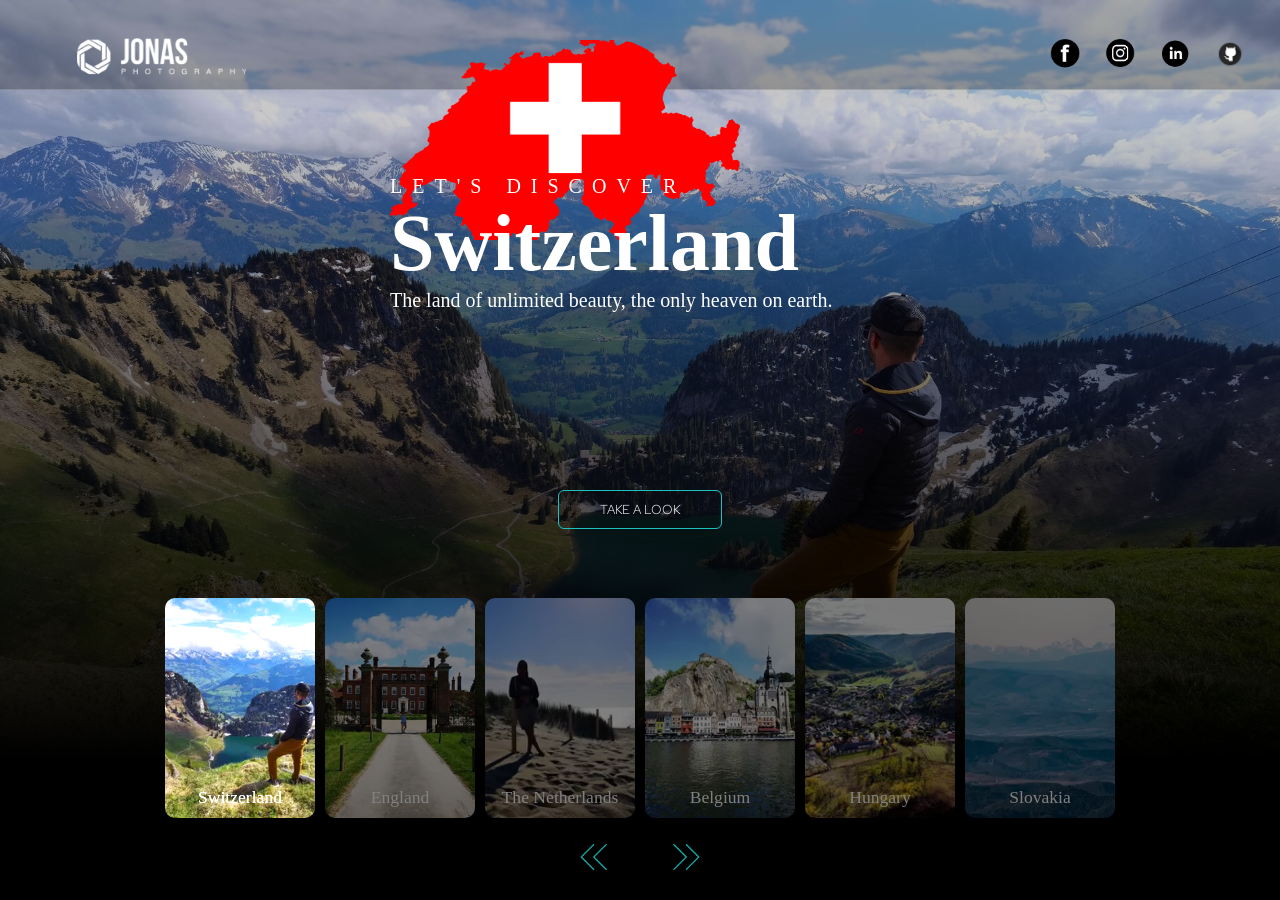
==== commit 1f6abdd0: "2" ====
--- a/index.html
+++ b/index.html
@@ -141,38 +141,38 @@
             <div class="item active">
                 <img src="image/jozsi4.webp">
                 <div class="content-galery">
-                    <span>Switzerland</span>
+                    <p1>Switzerland</p1>
                  </div>
             </div>
               <div class="item">
                 <img src="image/england5.webp">
                 <div class="content-galery">
-                    England
+                    <p1>England</p1>
                 </div>
             </div>
             
             <div class="item">
                 <img src="image/jozsi3.webp" style="margin-left 20vw !important;">
                 <div class="content-galery">
-                    The Netherlands
+                    <p1>The Netherlands</p1>
                 </div>
             </div>
             <div class="item">
                 <img src="image/belgium.webp">
                 <div class="content-galery">
-                   Belgium
+                  <p1>Belgium</p1>
                 </div>
             </div>
             
             <div class="item">
                 <img src="image/sztgy.webp">
                 <div class="content-galery">
-                    Hungary         </div>
+                   <p1>Hungary</p1>         </div>
             </div>
             <div class="item">
                 <img src="image/szlovak2.webp">
                 <div class="content-galery">
-                    Slovakia
+                   <p1>Slovakia</p1>
                 </div>
                 
             </div>
--- a/galery.css
+++ b/galery.css
@@ -4,7 +4,6 @@
 :root{
     --vh: 1vh;
 }
-
 
 
 @keyframes bounce {
@@ -550,7 +549,7 @@
 
 .close-gallery {
   position: absolute;
-  bottom: 20px;
+  bottom: 10px;
   right: 40px;
   font-size: 3rem;
   color: rgba(11,199,143,1.00);
@@ -860,59 +859,59 @@
         height: 30px;
     }
 
-.gallery-thumbnails {
+ .gallery-thumbnails img {
+        width: 50px;
+        height: 50px;
+        display: block;
+        position: absolute;
+      
+    }
+    
+  .gallery-thumbnails {
+  right: 0;
+  z-index: 1;
+  width: 100vw;     /* ne legyen túl nagy */
+  height: 10vh;    /* magasabb, hogy több thumb elférjen */
+  overflow: scroll; /* görgethető, ha több van */
+  background: rgba(0,0,0,0.6); /* hogy kiemelkedjen a háttérből */
+  border-radius: 10px;
+  display: grid;
+     
+}
+    
+   .gallery-thumbnails ul {
+    display: flex;           /* flexbox használata */
+    flex-direction: row;     /* elemek vízszintes sorban */
+    flex-wrap: nowrap;       /* ne törjön új sorba */
+    justify-content: center; /* középre igazítás vízszintesen */
+    align-items: flex-start; /* tetejére igazítás függőlegesen */
+    gap: 10px;  
+    height: 20vh;
+    overflow: auto;
     position: absolute;
-    top: 0;
-    left: 0;
-    display: block !important;
-    width: 100vw;
-    height: 140px;
-    overflow-x: auto;
-    overflow-y: hidden;
-    -webkit-overflow-scrolling: touch;
-    touch-action: pan-x;
-    background: rgba(0,0,0,0.6);
-    border-radius: 0;
-    padding: 10px;
-}
-
-.gallery-thumbnails ul {
-    display: flex!important;
-    flex-direction: row;
-    flex-wrap: nowrap;
-    gap: 10px;
-    width: max-content;
-    min-width: max-content;
-    height: 100%;
-    list-style: none;
-    overflow: scroll;
-}
-
-.gallery-thumbnails li {
-    flex: 0 0 auto;
-}
-
-.gallery-thumbnails::-webkit-scrollbar{
-    display:none;
-}
-}
-    
-    .gallery-thumbnails li {
-    flex: 0 0 auto;
-}
-
-.gallery-thumbnails img {
-    width: 110px;
-    height: 110px;
-    object-fit: cover;
-    border-radius: 8px;
-}
-    
+  }
+
     .slider .list .item .content-galery p{
     font-size: 15px;
     margin: 0;
 	color: white;
 
  }  
-     } 
-
+    
+    p1 {
+    text-shadow: 0 0 20px black;
+    background-color: rgba(0,0,0,0.50);
+    font-size: 0.8rem;
+    border-radius: 15px;
+    padding: 5px;
+    font-family: "Red Hat Text", sans-serif;
+}
+
+} 
+
+@media (max-height: 600px){
+    .close-gallery{
+        position: relative;
+        left: -20vw !important;
+    }
+    } 
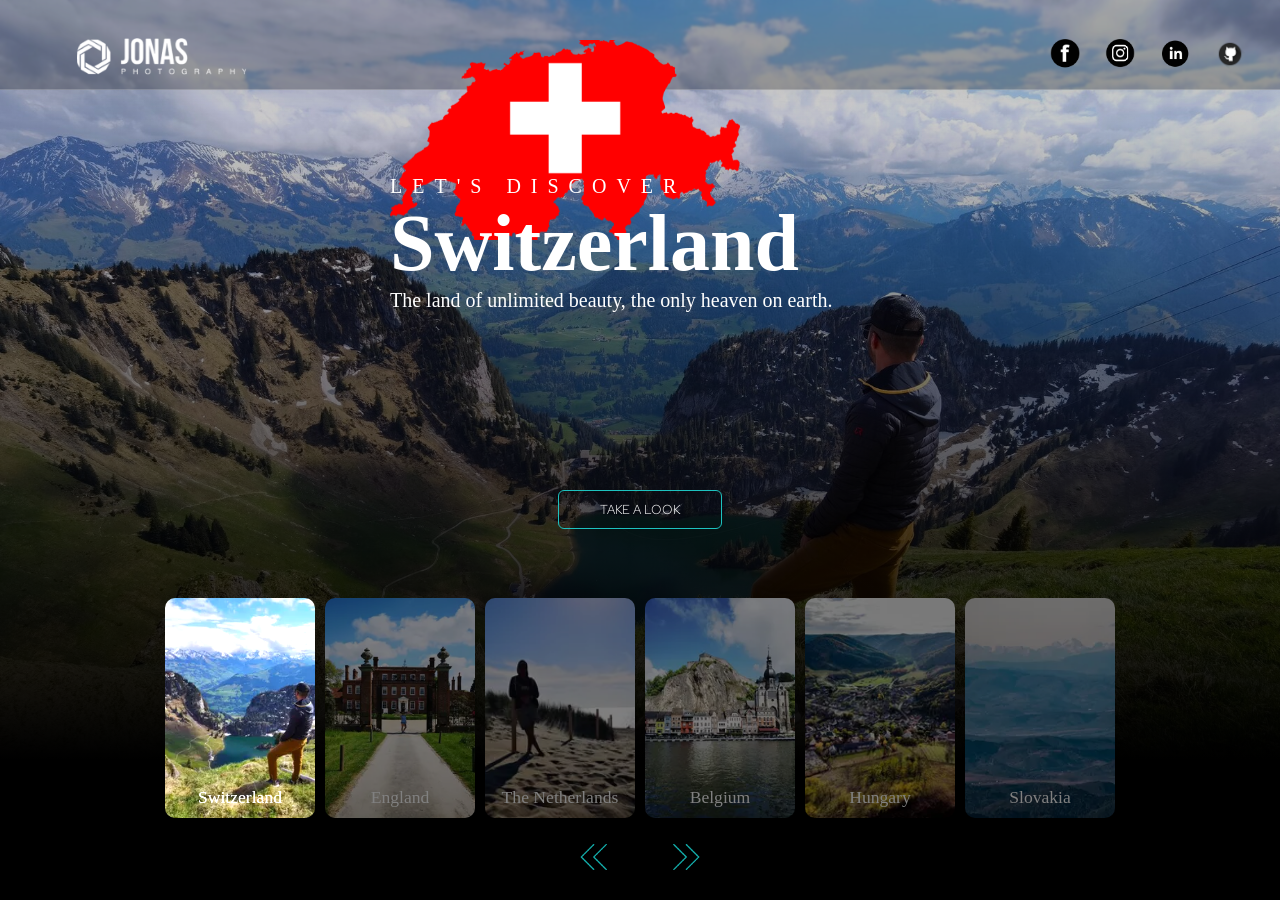
==== commit c58e18e3: "Update index.html" ====
--- a/index.html
+++ b/index.html
@@ -386,7 +386,6 @@
 { src: "image/uk/59.webp", caption: "Chef times - Beetroot brownie!! Was really lovely." },
 { src: "image/uk/60.webp", caption: "Preaparing some art while nothing to do :D " },
 { src: "image/uk/61.webp", caption: "Chef times - Strawberry rose :)" },
-{ src: "image/uk/me.webp", caption: "Young me, lol" },
 { src: "image/uk/62.webp", caption: "Crazy collague :'D'" },
 { src: "image/uk/63.webp", caption: "Champneys Henlow, our work place" },
 { src: "image/uk/64.webp", caption: "Champneys Henlow, our work place" },
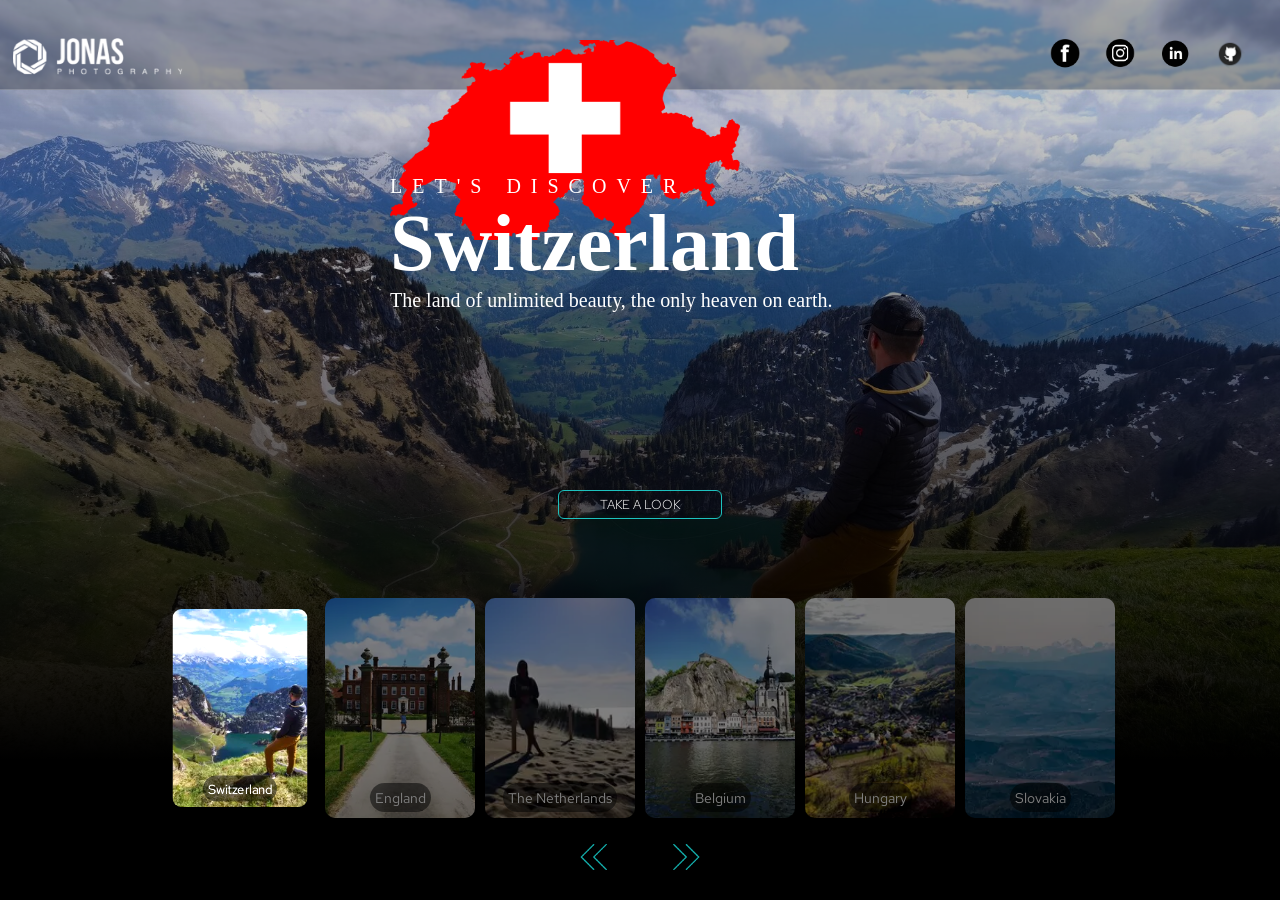
==== commit 9316b759: "hu" ====
--- a/index.html
+++ b/index.html
@@ -119,7 +119,7 @@
 					<span class="flaghu"></span>
                 </div>
             </div>
-            <div class="item">
+            <div class="item" data-gallery="4">
               <img src="image/szlovak2.jpg">
                 <div class="content-galery">
                     <p>Let's discover</p>
@@ -478,26 +478,98 @@
 { src: "image/nl/80.webp", caption: "Amsterdam" },
   ],
   4: [
-    { src: "", caption: "" },
-    { src: "", caption: "" }
+    { src: "image/slov/1.webp", caption: "" },
+{ src: "image/slov/2.webp", caption: ""},
+{ src: "image/slov/4.webp", caption: ""},
+{ src: "image/slov/5.webp", caption: ""},
+{ src: "image/slov/6.webp", caption: ""},
+{ src: "image/slov/7.webp", caption: "High Tatras"},
+{ src: "image/slov/8.webp", caption: "High Tatras"},
+{src: "image/slov/9.webp", caption: "High Tatras"},
+{src: "image/slov/10.webp", caption: "High Tatras"},
+{src: "image/slov/11.webp", caption: "High Tatras"},
+{src: "image/slov/12.webp", caption: "High Tatras"},
+{src: "image/slov/13.webp", caption: "High Tatras"},
+{src: "image/slov/14.webp", caption: "High Tatras"},
+{src: "image/slov/15.webp", caption: "High Tatras"},
+{src: "image/slov/16.webp", caption: "High Tatras"},
+{src: "image/slov/17.webp", caption: "High Tatras"},
+{src: "image/slov/18.webp", caption: "High Tatras"},
+{src: "image/slov/19.webp", caption: "High Tatras"},
+{src: "image/slov/20.webp", caption: "High Tatras"},
+{src: "image/slov/21.webp", caption: "High Tatras"},
+{src: "image/slov/22.webp", caption: "High Tatras"},
+{src: "image/slov/23.webp", caption: "High Tatras"},
+{src: "image/slov/24.webp", caption: "High Tatras"},
+{src: "image/slov/38.webp", caption: "High Tatras"},
+{src: "image/slov/39.webp", caption: "High Tatras"},
+{src: "image/slov/25.webp", caption: "High Tatras"},
+{src: "image/slov/26.webp", caption: "High Tatras"},
+{src: "image/slov/27.webp", caption: "High Tatras"},
+{src: "image/slov/28.webp", caption: "High Tatras"},
+{src: "image/slov/29.webp", caption: "High Tatras"},
+{src: "image/slov/30.webp", caption: "High Tatras"},
+{src: "image/slov/31.webp", caption: "High Tatras"},
+{src: "image/slov/32.webp", caption: "High Tatras"},
+{src: "image/slov/33.webp", caption: "High Tatras"},
+{src: "image/slov/34.webp", caption: "High Tatras"},
+{src: "image/slov/35.webp", caption: "High Tatras"},
+{src: "image/slov/40.webp", caption: "High Tatras"},
+{src: "image/slov/36.webp", caption: "High Tatras"},
+{src: "image/slov/37.webp", caption: "High Tatras"},
+  
   ],
     5: [
-    { src: "image/hu/1.webp", caption: "Blakeney tide" },
-     { src: "image/hu/2.webp", caption: "Blakeney tide" },
-         { src: "image/hu/3.webp", caption: "Blakeney tide" },
-         { src: "image/hu/4.webp", caption: "Blakeney tide" },
-         { src: "image/hu/5.webp", caption: "Blakeney tide" },
-         { src: "image/hu/6.webp", caption: "Blakeney tide" },
-         { src: "image/hu/7.webp", caption: "Blakeney tide" },
-         { src: "image/hu/8.webp", caption: "Blakeney tide" },
-         { src: "image/hu/9.webp", caption: "Blakeney tide" },
-         { src: "image/hu/10.webp", caption: "Blakeney tide" },
-         { src: "image/hu/11.webp", caption: "Blakeney tide" },
-         { src: "image/hu/12.webp", caption: "Blakeney tide" },
-         { src: "image/hu/13.webp", caption: "Blakeney tide" },
-         { src: "image/hu/14.webp", caption: "Blakeney tide" },
-         { src: "image/hu/15.webp", caption: "Blakeney tide" },
-         { src: "image/hu/16.webp", caption: "Blakeney tide" },
+        { src: "image/hu/1.webp", caption: "Borsodszentgyörgy" },
+{ src: "image/hu/2.webp", caption: "Borsodszentgyörgy" },
+{ src: "image/hu/3.webp", caption: "Borsodszentgyörgy" },
+{ src: "image/hu/4.webp", caption: "Borsodszentgyörgy" },
+{ src: "image/hu/5.webp", caption: "Borsodszentgyörgy" },
+{ src: "image/hu/6.webp", caption: "Borsodszentgyörgy" },
+{ src: "image/hu/7.webp", caption: "Borsodszentgyörgy" },
+{ src: "image/hu/8.webp", caption: "Borsodszentgyörgy" },
+{ src: "image/hu/9.webp", caption: "Borsodszentgyörgy" },
+{ src: "image/hu/10.webp", caption: "Borsodszentgyörgy" },
+{ src: "image/hu/11.webp", caption: "Borsodszentgyörgy" },
+{ src: "image/hu/12.webp", caption: "Borsodszentgyörgy" },
+{ src: "image/hu/13.webp", caption: "Borsodszentgyörgy" },
+{ src: "image/hu/14.webp", caption: "Borsodszentgyörgy" },
+{ src: "image/hu/15.webp", caption: "Borsodszentgyörgy" },
+{ src: "image/hu/16.webp", caption: "Borsodszentgyörgy" },
+{ src: "image/hu/17.webp", caption: "Borsodszentgyörgy" },
+{ src: "image/hu/18.webp", caption: "Borsodszentgyörgy" },
+{ src: "image/hu/19.webp", caption: "Borsodszentgyörgy" },
+{ src: "image/hu/20.webp", caption: "Borsodszentgyörgy" },
+{ src: "image/hu/21.webp", caption: "Borsodszentgyörgy" },
+{ src: "image/hu/22.webp", caption: "Borsodszentgyörgy" },
+{ src: "image/hu/23.webp", caption: "Borsodszentgyörgy" },
+{ src: "image/hu/24.webp", caption: "Borsodszentgyörgy" },
+{ src: "image/hu/25.webp", caption: "Borsodszentgyörgy" },
+{ src: "image/hu/26.webp", caption: "Borsodszentgyörgy" },
+{ src: "image/hu/27.webp", caption: "Borsodszentgyörgy" },
+{ src: "image/hu/28.webp", caption: "Borsodszentgyörgy" },
+{ src: "image/hu/29.webp", caption: "Borsodszentgyörgy" },
+{ src: "image/hu/30.webp", caption: "Borsodszentgyörgy" },
+{ src: "image/hu/31.webp", caption: "Borsodszentgyörgy" },
+{ src: "image/hu/32.webp", caption: "Borsodszentgyörgy" },
+{ src: "image/hu/33.webp", caption: "Borsodszentgyörgy" },
+{ src: "image/hu/34.webp", caption: "Borsodszentgyörgy" },
+{ src: "image/hu/35.webp", caption: "Borsodszentgyörgy" },
+{ src: "image/hu/36.webp", caption: "Borsodszentgyörgy" },
+{ src: "image/hu/37.webp", caption: "Borsodszentgyörgy" },
+{ src: "image/hu/38.webp", caption: "Borsodszentgyörgy" },
+{ src: "image/hu/39.webp", caption: "Borsodszentgyörgy" },
+{ src: "image/hu/40.webp", caption: "Borsodszentgyörgy" },
+{ src: "image/hu/41.webp", caption: "Borsodszentgyörgy" },
+{ src: "image/hu/42.webp", caption: "Borsodszentgyörgy" },
+{ src: "image/hu/43.webp", caption: "Borsodszentgyörgy" },
+{ src: "image/hu/44.webp", caption: "Borsodszentgyörgy" },
+{ src: "image/hu/45.webp", caption: "Borsodszentgyörgy" },
+{ src: "image/hu/46.webp", caption: "Borsodszentgyörgy" },
+{ src: "image/hu/47.webp", caption: "Borsodszentgyörgy" },
+{ src: "image/hu/48.webp", caption: "Borsodszentgyörgy" },
+{ src: "image/hu/49.webp", caption: "Borsodszentgyörgy" },
+{ src: "image/hu/50.webp", caption: "Borsodszentgyörgy" },
 
   ]
   
--- a/galery.css
+++ b/galery.css
@@ -1,9 +1,5 @@
 @charset "utf-8";
 /* CSS Document */
-
-:root{
-    --vh: 1vh;
-}
 
 
 @keyframes bounce {
@@ -64,7 +60,7 @@
 body{
 	position: fixed;
 	width: 100vw;
-    min-height: calc(var(--vh) * 100);
+    min-height: 100vh;
 	transition: all 0.3s ease;
     background: black;
 	}
@@ -200,6 +196,19 @@
  
 }
 
+    p1 {
+    font-size: 0.9rem;
+    text-shadow: 0 0 20px black;
+    background-color: rgba(0,0,0,0.50);
+    border-radius: 15px;
+    padding: 5px;
+    font-family: "Red Hat Text", sans-serif;
+}
+
+.thumbnail .item.active{
+transform: scale(0.9);
+}
+
 .slider .list .item .content-galery p:nth-child(1){
     text-transform: uppercase;
     letter-spacing: 10px;
@@ -259,11 +268,13 @@
     font-size: x-large;
     color: #eee;
     transition: .5s;
+    
 }
 
 #prev{
 	background-image: url("left-thin.png");
 	background-size: cover;
+   
 }
 
 #next{
@@ -418,7 +429,7 @@
 .journey-start-button {
  --color: #1DC2BF;
  --color2: rgb(10, 25, 30);
- padding: 1em 0.1em;
+ padding: 0.5em 0.1em;
  background-color: transparent;
  border-radius: 6px;
  border: .1px solid var(--color);
@@ -507,7 +518,7 @@
   height: 70vh;
   display: flex;
   align-items: center;
-  gap: 20px;
+
 
 }
 
@@ -550,11 +561,11 @@
 .close-gallery {
   position: absolute;
   bottom: 10px;
-  right: 40px;
   font-size: 3rem;
   color: rgba(11,199,143,1.00);
   cursor: pointer;
   z-index: 2;
+  right: 2vw;
 }
 .gallery-thumbnails {
   position: absolute;
@@ -568,6 +579,7 @@
   border-radius: 10px;
   display: grid;
   -webkit-overflow-scrolling: touch;
+  cursor: grab;
 }
 
 .gallery-thumbnails ul {
@@ -587,6 +599,18 @@
   
 }
 
+
+#gallery-prev{
+    position: static;
+    margin-top: 90vh;
+}
+#gallery-next{
+    position: static;
+    margin-top: 90vh;
+    right: 26vw;
+}
+
+
 /* --- Csúszás animáció --- */
 .slide-in-right {
   animation: slideRight 0.6s forwards;
@@ -622,46 +646,22 @@
   top: 2.5vh;
   z-index: 1;
   width: 12vw;     /* ne legyen túl nagy */
-  height: 100vh;    /* magasabb, hogy több thumb elférjen */
+  height: 90vh;    /* magasabb, hogy több thumb elférjen */
   overflow-y: auto; /* görgethető, ha több van */
   background: rgba(0,0,0,0.6); /* hogy kiemelkedjen a háttérből */
   border-radius: 10px;
 }
    
-
-	.logo-photo{
-		margin-left: 5vw;
-		}
-		}
-
-@media (max-width: 1150px) {
-
- 
-    .gallery-content {
-  position: absolute;
-  left: 50%;
-  top: 60%;
-  transform: translate(-50%, -50%);
-  width: 90vw; /* növelheted, hogy ne vágja le a képeket */
-  height: 70vh;
-  display: flex;
-  align-items: center;
-  gap: 20px;
-        
-}
-    
-}
+}
+
+
 
 
 
 @media (max-width: 970px){
 
-	.social-icon{
-		width: 20px;
-		height: 20px;
-		padding: 20px;
-	}
     	.logo-photo{
+        position: absolute;
 		left: 50%;
 		transform: translatex(-50%);
 		top: -5vh !important;
@@ -735,6 +735,10 @@
 }
 
 @media (max-width: 600px){
+    
+    body{
+        min-height: 100dvh!important;
+    }
 	.flagch{
 		width: 100px!important;
 		height: 60px !important;
@@ -789,6 +793,12 @@
 	.social-icon img {
 		width: 20px !important;
 	}
+    
+    .socialmedia-bar-2{
+        position: absolute;
+        margin-left: 10%;
+        margin-top: 7vh!important;
+    }
     
     .social-icon span img{
         width: 26px !important;
@@ -845,18 +855,20 @@
     .a{
         width: 50px;
         height: 50px;
-        background: red;
+    
         
     }
     
     #prev{
         width: 30px;
         height: 30px;
+        margin-top: 5vh !important;
     }
     
     #next{
         width: 30px;
         height: 30px;
+        margin-top: 5vh !important;
     }
 
  .gallery-thumbnails img {
@@ -899,7 +911,6 @@
  }  
     
     p1 {
-    text-shadow: 0 0 20px black;
     background-color: rgba(0,0,0,0.50);
     font-size: 0.8rem;
     border-radius: 15px;
@@ -907,11 +918,138 @@
     font-family: "Red Hat Text", sans-serif;
 }
 
+    .close-gallery {
+  position: static;
+  margin: 0 auto;
+  transform: translateY(-50%);
+ margin-top: 97vh;
+
 } 
+    
+    .gallery-caption {
+  margin-top: 10px;
+  color: #fff;
+  font-size: 0.7rem;
+  text-align: center;
+  max-width: 80vw;
+  font-family: "Red Hat Text", sans-serif;
+}
+    #gallery-prev{
+        margin-left: 20px!important;
+    }
+    #gallery-next{
+        margin-right: 20px!important;
+    }
+    
+    .gallery-content {
+        width: 100vw;
+  
+    }
+
+ }
+
 
 @media (max-height: 600px){
     .close-gallery{
-        position: relative;
-        left: -20vw !important;
-    }
+        position: absolute;
+        top: 2vh !important;
+        left: 2vw !important;
+    }
+    
+    .thumbnail .item{
+    width: 100px;
+    height: 100px;
+
+	
+}
+
+        .gallery-caption {
+  margin-top: 10px;
+  color: #fff;
+  font-size: 0.7rem;
+  text-align: center;
+  max-width: 80vw;
+  font-family: "Red Hat Text", sans-serif;
+}
+.thumbnail{
+	top: 85vh;
+}
+    
+    .arrows{
+        display:none;
+    }
+    .logo-photo{
+    left: 7vw;   
+    margin-top: -1vh;
+    width: 100px;
+    height: 100px;
+        
+    }
+    
+    .socialmedia-bar-2{
+        margin-top:-5vh;
+    }
+    
+    .social-icon{
+       transform: scale(0.8);
+    }
+    .active{
+        transform: scale(0.8);
+    }
+    
+    h2 {
+        font-size: 0.2rem;
+        
+    }
+    .journey-start-button {
+    margin-top: 50px;
+    width: 50px;
+    height: 20px;
+    justify-content: center;
+     text-align: center;
+    
     } 
+    .journey-start-button a{
+        position: absolute;
+        font-size: 0.4rem;
+        text-align: center;
+        margin: 0 auto;
+}
+    }
+
+@media (max-width: 1340px){
+    .gallery-thumbnails img {
+        width: 5vw;
+        height: 6vh;
+        display: block;
+     
+  
+      
+    }
+    
+  .gallery-thumbnails {
+  right: 0;
+  z-index: 1;
+  width: 100vw;     /* ne legyen túl nagy */
+  height: 5vh;    /* magasabb, hogy több thumb elférjen */
+  overflow: scroll; /* görgethető, ha több van */
+  background: rgba(0,0,0,0.6); /* hogy kiemelkedjen a háttérből */
+  border-radius: 10px;
+  display: grid;
+     
+}
+    
+   .gallery-thumbnails ul {
+    display: flex;           /* flexbox használata */
+    flex-direction: row;     /* elemek vízszintes sorban */
+    flex-wrap: nowrap;       /* ne törjön új sorba */
+    justify-content: center; /* középre igazítás vízszintesen */
+    align-items: flex-start; /* tetejére igazítás függőlegesen */
+    gap: 10px;
+    width: 100vw;
+    height: 20vh;
+    overflow: auto;
+    position: absolute;
+  }
+
+    }
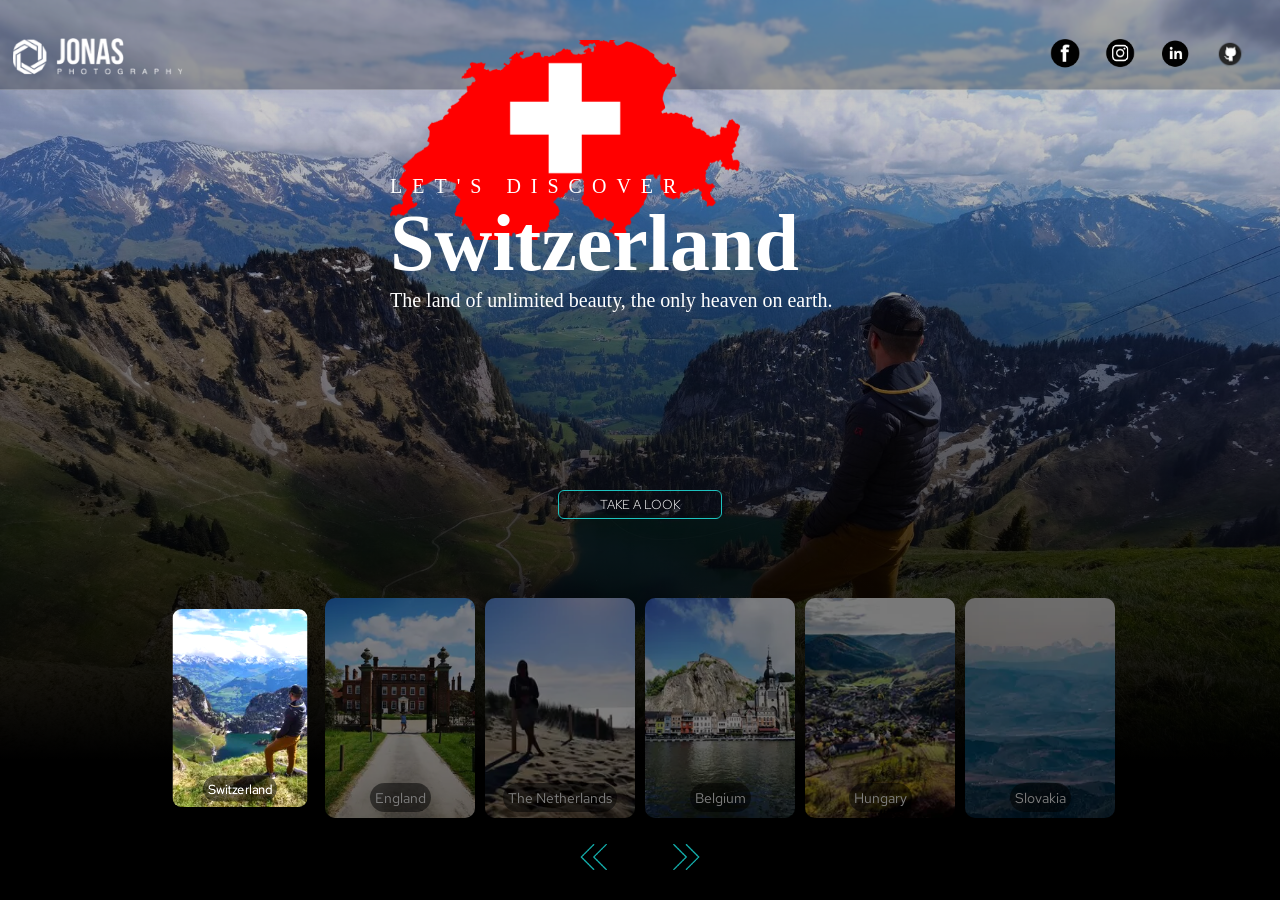
==== commit 1482a406: "Update index.html" ====
--- a/index.html
+++ b/index.html
@@ -570,7 +570,10 @@
 { src: "image/hu/48.webp", caption: "Borsodszentgyörgy" },
 { src: "image/hu/49.webp", caption: "Borsodszentgyörgy" },
 { src: "image/hu/50.webp", caption: "Borsodszentgyörgy" },
-
+{ src: "image/hu/51.webp", caption: "Borsodszentgyörgy" },
+{ src: "image/hu/52.webp", caption: "Borsodszentgyörgy" },
+{ src: "image/hu/53.webp", caption: "Borsodszentgyörgy" },
+{ src: "image/hu/54.webp", caption: "Borsodszentgyörgy" },
   ]
   
 };
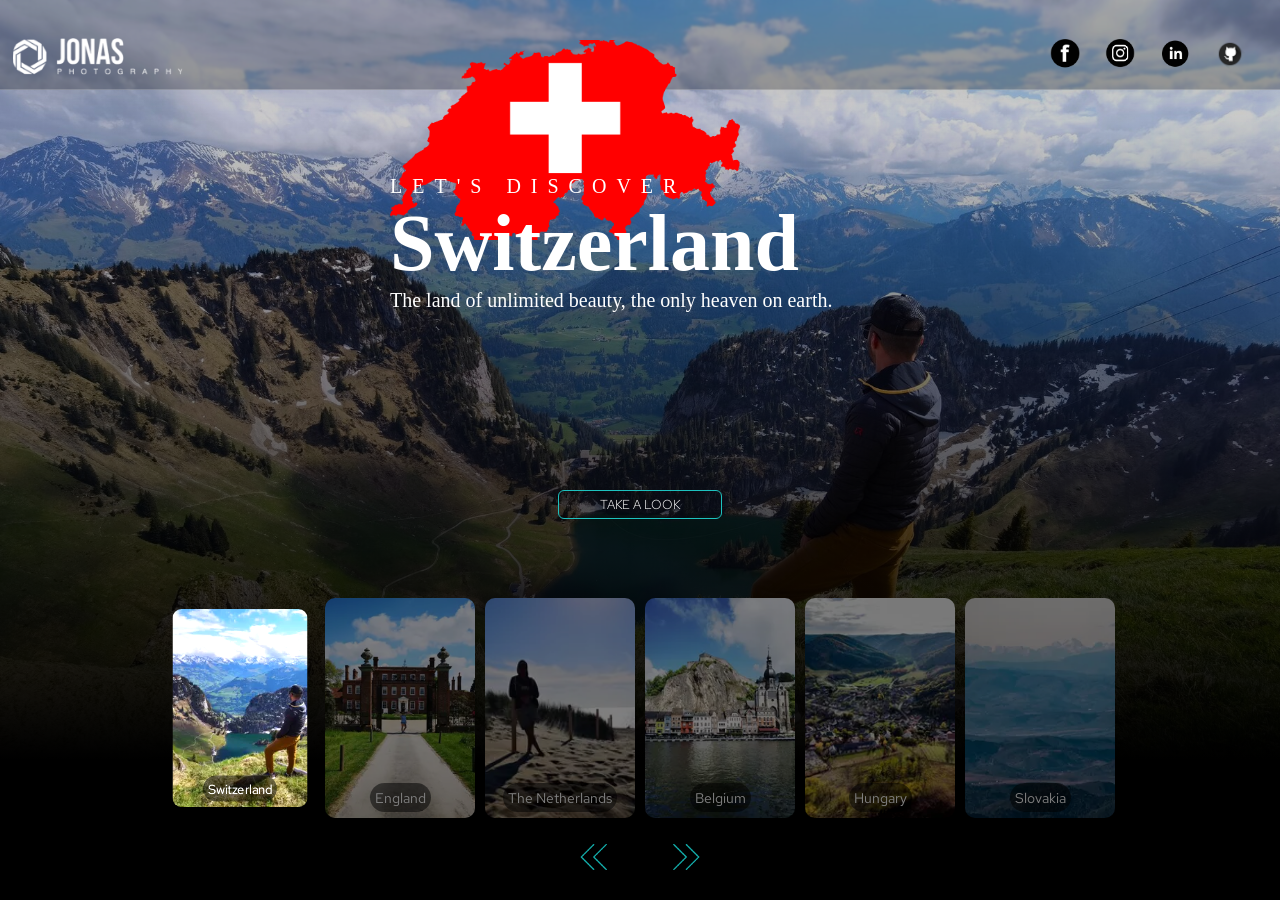
==== commit cb1b1a03: "Update index.html" ====
--- a/index.html
+++ b/index.html
@@ -3,7 +3,7 @@
 <head>
 <meta charset="utf-8">
 <meta name="viewport" content="width=device-width, initial-scale=1.0">
-<title>Jonas - Photograpy Portfolio</title>
+<title> 📸 Jonas - Photograpy Portfolio</title>
 <link rel="preconnect" href="https://fonts.googleapis.com">
 <link rel="preconnect" href="https://fonts.gstatic.com" crossorigin>
 <link href="https://fonts.googleapis.com/css2?family=Red+Hat+Text:ital,wght@0,300..700;1,300..700&display=swap" rel="stylesheet">
@@ -194,14 +194,18 @@
   </div>
 	
   <div class="gallery-content">
+       
     <button id="gallery-prev">‹</button>
     <div class="gallery-inner">
       <img id="gallery-image" src="" alt="Gallery Image">
       <div id="gallery-caption" class="gallery-caption"></div>
     </div>
     <button id="gallery-next">›</button>
+
   </div>
+           <div id="flip-image"></div>
 </div>
+    
     <script>
         
         function setVH() {
@@ -747,7 +751,21 @@
 });
 
 // --- Bezárás ---
-closeGallery.addEventListener('click', () => {
+// csak a háttér kattintás zárja be
+galleryModal.addEventListener('click', (e) => {
+  if (e.target === galleryModal) {
+    galleryModal.style.display = 'none';
+  }
+});
+
+// a galéria tartalomra kattintás NE zárja be
+document.querySelector('.gallery-content').addEventListener('click', (e) => {
+  e.stopPropagation();
+});
+
+// X gomb működjön külön
+closeGallery.addEventListener('click', (e) => {
+  e.stopPropagation();
   galleryModal.style.display = 'none';
   stopAutoSlide();
 });
--- a/galery.css
+++ b/galery.css
@@ -602,11 +602,11 @@
 
 #gallery-prev{
     position: static;
-    margin-top: 90vh;
+    margin-top: 88vh;
 }
 #gallery-next{
     position: static;
-    margin-top: 90vh;
+    margin-top: 88vh;
     right: 26vw;
 }
 
@@ -922,7 +922,7 @@
   position: static;
   margin: 0 auto;
   transform: translateY(-50%);
- margin-top: 97vh;
+ margin-top: 95vh;
 
 } 
     
@@ -935,27 +935,38 @@
   font-family: "Red Hat Text", sans-serif;
 }
     #gallery-prev{
-        margin-left: 20px!important;
+        margin-left: 70px!important;
     }
     #gallery-next{
-        margin-right: 20px!important;
+        margin-right: 70px!important;
     }
     
     .gallery-content {
-        width: 100vw;
+        width: 120vw;
   
     }
 
- }
-
+        
+    
+    #flip-image{
+        position: absolute !important;
+        width: 50px;
+        height: 50px;
+        margin: 0 auto;
+        margin-left: 20px;
+        margin-top: 70vh;
+        background-image: url("rotate.png");
+        background-repeat: no-repeat;
+        color:rgba(83,208,156,1.00);
+        text-align: center;
+
+    }
+    
+}
 
 @media (max-height: 600px){
-    .close-gallery{
-        position: absolute;
-        top: 2vh !important;
-        left: 2vw !important;
-    }
-    
+    
+
     .thumbnail .item{
     width: 100px;
     height: 100px;
@@ -1015,6 +1026,16 @@
         text-align: center;
         margin: 0 auto;
 }
+    
+    #gallery-prev{
+       margin-top: 20vh; 
+       padding: 20px;
+    }
+    #gallery-next{
+       margin-top: 20vh;
+        padding: 20px;
+        
+    }
     }
 
 @media (max-width: 1340px){
